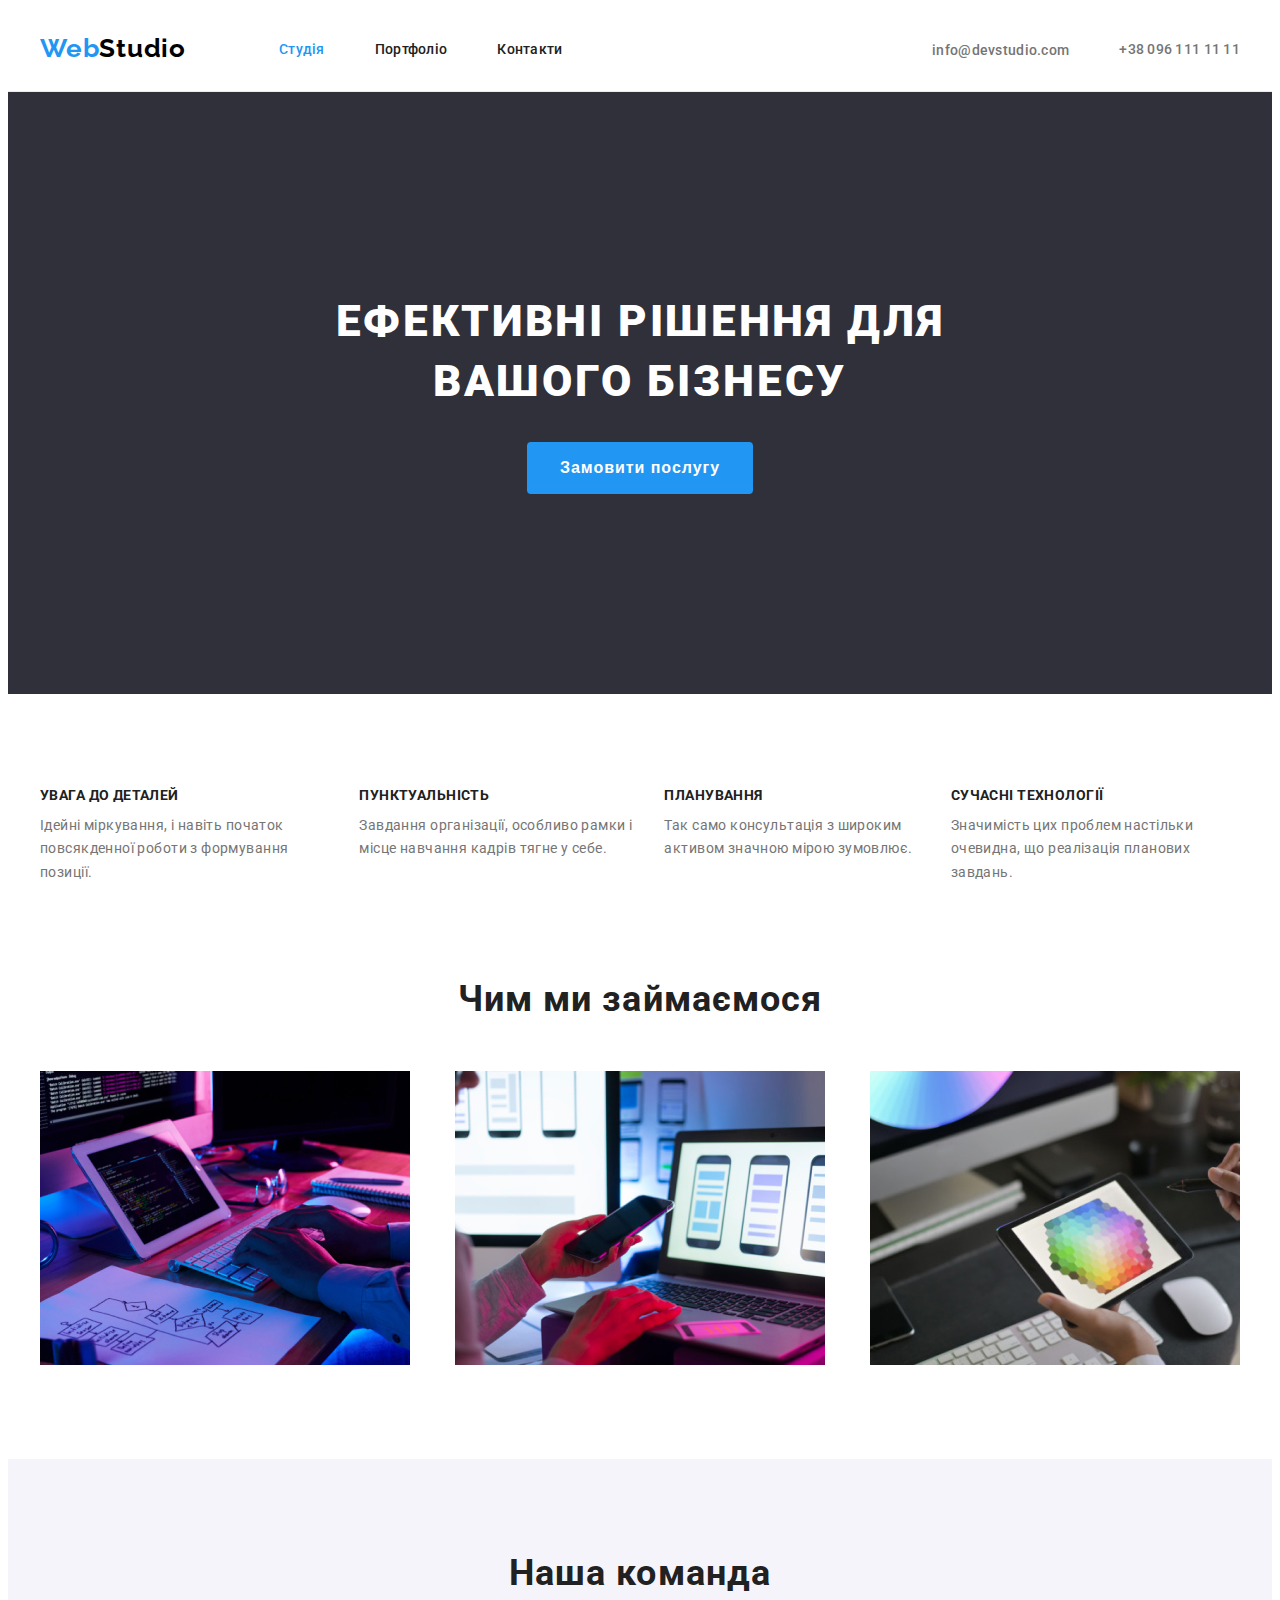
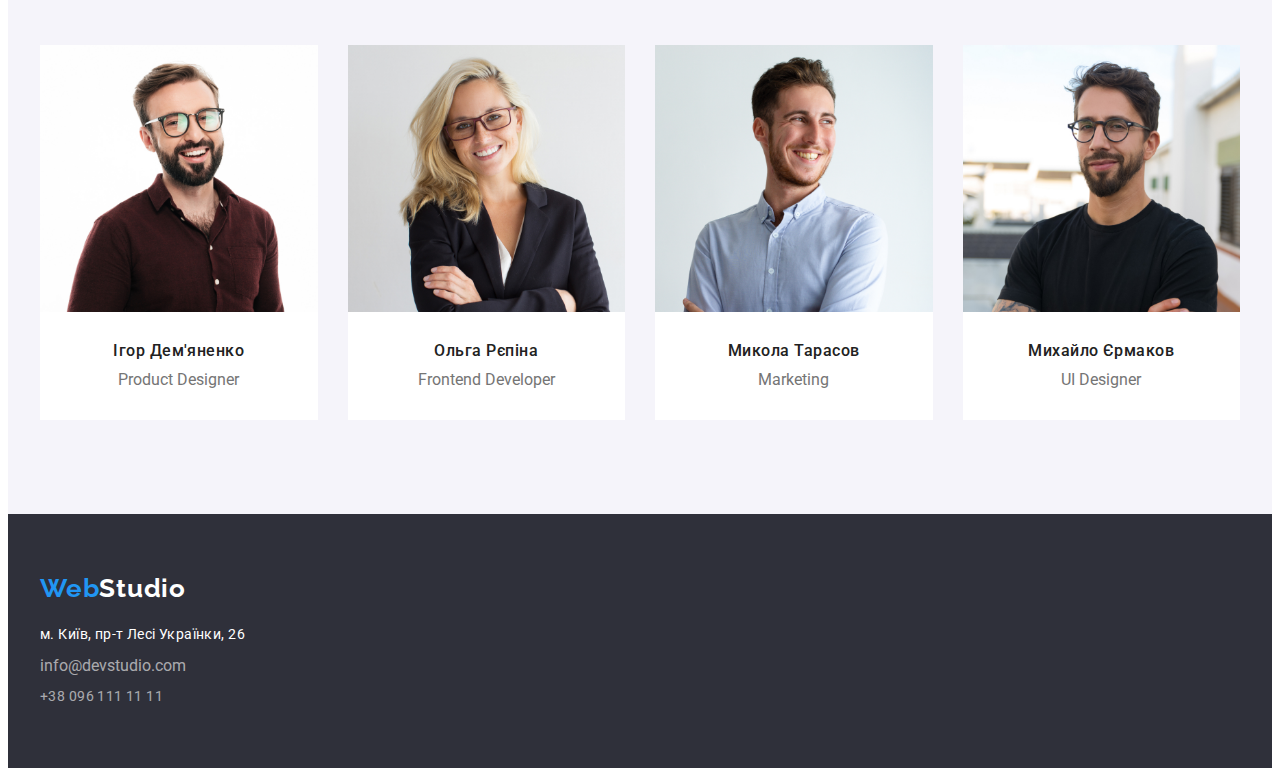
==== index.html @ 3983dc77 "додавання файлів з 3-го дз" ====
<!DOCTYPE html>
<html lang="uk">
<head>
    <meta charset="UTF-8" />
    <meta http-equiv="X-UA-Compatible" content="IE=edge" />
    <meta name="viewport" content="width=device-width, initial-scale=1.0" />
    <title>WebStudio</title>
    <link rel="preconnect" href="https://fonts.googleapis.com">
    <link rel="preconnect" href="https://fonts.gstatic.com" crossorigin>
    <link href="https://fonts.googleapis.com/css2?family=Raleway:wght@700&family=Roboto:wght@400;500;700;900&display=swap" 
    rel="stylesheet">
    <link rel="stylesheet" href="./сss/styles.css">
</head>
<body style="body">
    <header class="header">
        <div class="container main-nav">
            <nav class="header-nav">
                <a href="/" class="logo">Web<span class="title">Studio</span>
                </a>
                <ul class="site list">
                    <li class="item"><a class="link current" href="/">Студія</a></li>
                    <li class="item"><a class="link" href="./portfolio.html">Портфоліо</a></li>
                    <li class="item"><a class="link" href="/">Контакти</a></li>
                </ul>
            </nav>
            <ul class="site-auth list">
                <li class="item"><a class="link" href="mailto:info@devstudio.com">info@devstudio.com</a></li>
                <li><a class="link-item" href="tel:+380961111111">+38 096 111 11 11</a></li>
            </ul>
        </div>
    </header>
        <main>
            <section class="section">
                <div class="container">
                    <h1 class="section-title">Ефективні рішення для вашого бізнесу</h1>
                    <button class="button" type="button">Замовити послугу</button>
                </div>
            </section>
            <section class="list strong">
                <div class="container">
                    <h2 class="visually-hidden">Переваги</h2>
                    <ul class="list-items list">
                        <li class="items">
                            <h3 class="quote">Увага до деталей</h3>
                            <p class="text">Ідейні міркування, і навіть початок повсякденної роботи з формування позиції.</p>
                        </li>
                        <li class="items">
                            <h3 class="quote">Пунктуальність</h3>
                            <p class="text">Завдання організації, особливо рамки і місце навчання кадрів тягне у себе.</p>
                        </li>
                        <li class="items">
                            <h3 class="quote">Планування</h3>
                            <p class="text">Так само консультація з широким активом значною мірою зумовлює.</p>
                        </li>
                        <li class="items">
                            <h3 class="quote">Сучасні технології</h3>
                            <p class="text">Значимість цих проблем настільки очевидна, що реалізація планових завдань.</p>
                        </li>
                    </ul>
                </div>
            </section>
            <section class="desc">
                <div class="container">
                    <h2 class="desc-one">Чим ми займаємося</h2>
                    <ul class="desc-list list">
                        <li class="foto"><img src="./images/img.jpg" alt="Кодинг" width="370"></li>
                        <li class="foto"><img src="./images/img(1).jpg" alt="Мобільна версія" width="370"></li>
                        <li class="foto"><img src="./images/img(2).jpg" alt="Графічний дизайн" width="370"></li>
                    </ul>
                </div>
            </section>
            <section class="team">
                <div class="container">
                    <h2 class="team-caption">Наша команда</h2>
                    <ul class="team-item list">
                        <li class="card">
                            <img src="./images/img(3).jpg" alt="Ігор Дем'яненко" width="270">
                            <div class="professionals">
                                <h3 class="excerpt">Ігор Дем'яненко</h3>
                                <p class="subject">Product Designer</p>
                            </div>
                        </li>
                        <li class="card">
                            <img src="./images/img(4).jpg" alt="Ольга Рєпіна" width="270">
                            <div class="professionals">
                                <h3 class="excerpt">Ольга Рєпіна</h3>
                                <p class="subject">Frontend Developer</p>
                            </div>
                        </li>
                        <li class="card">
                            <img src="./images/img(5).jpg" alt="Микола Тарасов" width="270">
                            <div class="professionals">
                                <h3 class="excerpt">Микола Тарасов</h3>
                                <p class="subject">Marketing</p>
                            </div>
                        </li>
                        <li class="card">
                            <img src="./images/img(6).jpg" alt="Михайло Єрмаков" width="270">
                            <div class="professionals">
                                <h3 class="excerpt">Михайло Єрмаков</h3>
                                <p class="subject">UI Designer</p>
                            </div>
                        </li>
                    </ul>
                </div>
            </section>
        </main>
    <footer class="footer">
        <div class="container">
            <a href="/" class="logo">Web<span class="title">Studio</span></a>
            <address class="address">
                <ul class="address-list decoration list">
                    <li><a class="link" href="https://goo.gl/maps/6XQhRdbRvdG7q7pF7">м. Київ, пр-т Лесі Українки, 26</a></li>
                    <li><a class="mail" href="mailto:info@devstudio.com">info@devstudio.com</a></li>
                    <li><a class="tel" href="tel:+380961111111">+38 096 111 11 11</a></li>
                </ul>
            </address>
        </div>
    </footer>
</body>
</html>
---- сss/styles.css ----
/* цвет основного текста черный #212121 */

/* цвет вторичного текста белый #757575 */

/* акцент голубой #2196F3; */

/* фон кнопки голубий #2196F3*/

:root {
    --main-color: #212121;
    --second-color: #757575;
    --button-text-color: #ffffff;
    --accent-color: #2196F3;
    --logo-main-color: rgba(33, 150, 243, 1);
    --logo-second-coolor: rgba(0, 0, 0, 1);
    --logo-last-color: rgba(255, 255, 255, 1);
    --logo-accent-color: #2196F3;
    --section-background-color: #2F303A;
    --address-contact-color: rgba(255, 255, 255, 0.6);
}

body {
    font-family: 'Roboto', sans-serif;
    color: var(--main-color);
}

.container {
    margin-left: auto;
    margin-right: auto;
    width: 1200px;
    padding-left: 15px;
    padding-right: 15px;

    /* outline: 2px solid gray; */
}

.logo .title {
    color: var(--logo-second-coolor);
}

.header-nav {
    align-items: center;
}

.header-nav .logo {
    padding-top: 24px;
    padding-bottom: 25px;
}

.header-nav .logo {
    font-family: 'Raleway';
    font-weight: 700;
    font-size: 26px;
    line-height: 1.14;
    letter-spacing: 0.03em;

    color: var(--logo-main-color);
}

.header-nav .logo {
    text-decoration: none;
}

.list {
    list-style: none;
}

/* верхній список посилань */

.main-nav {
    display: flex;
    align-items: center;
}

.header {
    border-bottom: 1px solid rgba(236, 236, 236, 1);
}

.header-nav {
    display: flex;
    align-items: center;
}

.site .link:hover,
.site .link:focus {
    color: var(--accent-color);
}

/* .site li {
    outline: 1px solid red;
} */

.site {
    margin: 0;
    margin-left: 93px;
    padding-left: 0;
    display: flex;

    font-weight: 500;
        font-size: 14px;
        line-height: 1.14;
        letter-spacing: 0.02em;
}

.item {
    display: block;
    margin-right: 50px;
    padding-top: 32px;
    padding-bottom: 32px;
} 

.item:last-child {
    margin-right: 0;
}

.site .link {
    color: var(--main-color);
}

/* для сторінки Портфоліо .site .link */
.site .link {
    color: var(--main-color);
}
/* .site .link */

.site .link.current {
    color: var(--accent-color);
}

.site .link {
    text-decoration: none;
}

/* .site-auth li {
    outline: 2px solid red;
} */

.site-auth {
    margin: 0;
    padding-left: 0;
    display: flex;
    margin-left: auto;
    align-items: center;
}

.site-auth .link-main {
    display: block;
    padding-top: 32px;
    padding-bottom: 32px;
    margin-right: 50px;
}

.site-auth .link {
    text-decoration: none;
}

.site-auth .link-item {
    display: block;
    padding-top: 32px;
    padding-bottom: 32px;
}

.site-auth .link-item {
    text-decoration: none;
}

.site-auth .link-item:hover,
.site-auth .link-item:focus {
    color: var(--accent-color);
}

.site-auth .link:hover,
.site-auth .link:focus {
    color: var(--accent-color);
}

.site-auth .link {
    font-weight: 500;
    font-size: 14px;
    line-height: 1.14;
    letter-spacing: 0.02em;

    color: var(--second-color);
}

.site-auth .link-item {
    font-weight: 500;
    font-size: 14px;
    line-height: 1.14;
    letter-spacing: 0.02em;

    color: var(--second-color);
}

/* секція ефективні рішення */

.section-title {
    width: 696px;
    margin: 0;
    margin-left: auto;
    margin-right: auto;
    margin-bottom: 30px;
    text-transform: uppercase;

    font-weight: 900;
    font-size: 44px;
    line-height: 1.36;
    color: #FFFFFF;
    letter-spacing: 0.06em;
}

.section {
    padding-top: 200px;
    padding-bottom: 200px;
    text-align: center;
    background-color: var(--section-background-color);
}

/* кнопка "Замовити послугу"*/

.button:hover,
.button:focus {
    background-color: #188CE8;
}

.button {
    border-radius: 4px;
    border: 1px solid transparent;
    padding: 10px 32px;
    
    color: var(--button-text-color);
    background-color: var(--logo-main-color);
}

.button {
    cursor: pointer;
}

.button {
    font-weight: 700;
    font-size: 16px;
    line-height: 1.87;
    align-items: center;
    text-align: center;
    letter-spacing: 0.06em;
}

/* секія переваги */
.strong {
    padding-top: 94px;
    padding-bottom: 94px;
}

.list-items {
    margin: 0;
    padding-left: 0;
    display: flex;
}

.items {
    margin-right: 30px;
}

.items:last-child {
    margin-right: 0;
}

/* .list-items li {
    outline: 2px solid red;
} */

/* outline: 1px solid red; */

.list-items .quote {
    margin-top: 0;
    margin-bottom: 10px;

    font-weight: 700;
    font-size: 14px;
    line-height: 1.14;
    letter-spacing: 0.03em;
    text-transform: uppercase;
}

.list-items .text {
    margin-top: 0;
    margin-bottom: 0;

    color: var(--second-color);

    font-weight: 400;
    font-size: 14px;
    line-height: 1.71;
    letter-spacing: 0.03em;
}

/* секція чим ми займаємося */

.desc {
    padding-bottom: 94px;
}

.desc-one {
    margin: 0;
    margin-bottom: 50px;

    font-weight: 700;
    font-size: 36px;
    line-height: 1.16;
    text-align: center;
    letter-spacing: 0.03em;
}

.desc-list {
    display: flex;
    justify-content:space-between;
}

img {
    display:block;
    width: 100%;
    height: auto;
}

.desc-list {
    padding-left: 0;
    margin-bottom: 0;
    margin-top: 0;
}

/* секція наша команда */

.team {
    padding-top: 94px;
    padding-bottom: 94px;
    background-color: #F5F4FA;
}

.team-caption {
    margin-top: 0px;
    margin-bottom: 50px;

    font-weight: 700;
    font-size: 36px;
    line-height: 1.16;
    text-align: center;
    letter-spacing: 0.03em;
}

.team-item {
    display: flex;
    padding-left: 0;
    padding-right: 0;
    margin-top: 0;
    margin-bottom: 0;
}

.professionals {
    padding-top: 30px;
    padding-bottom: 30px;
}

.excerpt {
    margin: 0;
    margin-bottom: 10px;
}

.card {
    background-color: #ffffff;
}

.card {
    margin-right: 30px;
}

.card:last-child {
    margin-right: 0;
}

.team-item .excerpt {
    font-weight: 500;
    font-size: 16px;
    line-height: 1.18;
    letter-spacing: 0.03em;
    text-align: center;
}

.subject {
    margin: 0;

    font-weight: 400;
    font-size: 16px;
    line-height: 1.18;
    text-align: center;

    color: var(--second-color);
}

/* секція контакти */

.footer {
    padding-top: 60px;
    padding-bottom: 60px;
    background-color: var(--section-background-color);
}

.decoration {
    padding-left: 0;
}

.footer .logo {
    display: block;
    margin-bottom: 20px;

    font-family: 'Raleway';
    font-style: normal;
    font-weight: 700;
    font-size: 26px;
    line-height: 1.19;
    letter-spacing: 0.03em;

    color: var(--logo-main-color);
}

.footer .logo {
    text-decoration: none;
}

.footer .logo .title {
    color: var(--logo-last-color);
}

.address-list {
    display: block;
    margin-top: 0;
    margin-bottom: 0;
}

.address-list .link:hover,
.address-list .link:focus {
    color: var(--accent-color);
}

.address-list .mail:hover,
.address-list .mail:focus {
    color: var(--accent-color);
}

.address-list .tel:hover,
.address-list .tel:focus {
    color: var(--accent-color);
}

.footer .link {
    display: block;
    margin-bottom: 9px;

    font-style: normal;
    font-weight: 400;
    font-size: 14px;
    line-height: 1.71;
    letter-spacing: 0.03em;
    color: #FFFFFF;
}

.mail {
    text-decoration: none;
}

.mail {
    display: block;
    margin-bottom: 9px;
    color: var(--address-contact-color);
    
    font-style: normal;
}

.tel {
    font-style: normal;
    color: var(--address-contact-color);

    font-weight: 400;
    font-size: 14px;
    line-height: 24px;
    letter-spacing: 0.03em;
}

.tel {
    text-decoration: none;
}

/* сторінка ПОРТФОЛІО*/

/* список кнопок */

.filter {
    padding-top: 94px;
    padding-bottom: 94px;
}

.list {
    list-style: none;
}

.visually-hidden {
    position: absolute;
    width: 1px;
    height: 1px;
    margin: -1px;
    border: 0;
    padding: 0;
    white-space: nowrap;
    clip-path: inset(100%);
    clip: rect(0 0 0 0);
    overflow: hidden;
}

.hero-button {
    display: flex;
    margin-top: 0;
    margin-bottom: 50px;
    padding-left: 0;
    justify-content: center;
}

.hero-button .btn {
    border-radius: 4px;
    border: 1px solid transparent;
}

.hero-button .btn.current {
    color: var(--button-text-color);
    background-color: var(--accent-color);
}

.hero-button .btn:hover,
.hero-button .btn:focus {
    color: var(--button-text-color);
    background-color: #188CE8;
}

.hero-button .btn {
    cursor: pointer;
}

.hero-button .btn {
    display: inline-flex;
    margin: 0;
    padding: 6px 22px;
    justify-content: center;

    font-family: inherit;
    font-weight: 500;
    font-size: 16px;
    line-height: 1.62;
    letter-spacing: 0.03em;

    color: var(--main-color);
}

.filters {
    margin-right: 8px;
}

.filters:last-child {
    margin-right: 0;
}

/* список карток */

.card-second {
    display: flex;
    margin-top: 0;
    margin-right: 0;
    margin-bottom: 0;
    padding-left: 0;
    flex-wrap: wrap;
}

.after-cards {
    padding: 20px 24px;
    border-left: 1px solid rgba(238, 238, 238, 1);
    border-bottom: 1px solid rgba(238, 238, 238, 1);
    border-right: 1px solid rgba(238, 238, 238, 1);
}

.cards {
    margin-right: 30px;
    margin-bottom: 30px;
}

.cards:nth-child(3n) {
    margin-right: 0;
}

.link {
    text-decoration: none;
}

.heading {
    margin: 0;
    margin-bottom: 4px;

    font-weight: 700;
    font-size: 18px;
    line-height: 2;
    letter-spacing: 0.06em;

    color: var(--main-color);
}

.tagline{
    margin: 0;

    font-weight: 400;
    font-size: 16px;
    line-height: 1.87;
    letter-spacing: 0.03em;
    
    color: var(--second-color);
}

.footer .logo {
    font-family: 'Raleway';
    font-weight: 700;
    font-size: 26px;
    line-height: 1.14;
    letter-spacing: 0.03em;
    
    color: var(--logo-main-color);
}

.footer .logo .title {
    color: var(--logo-last-color);
}
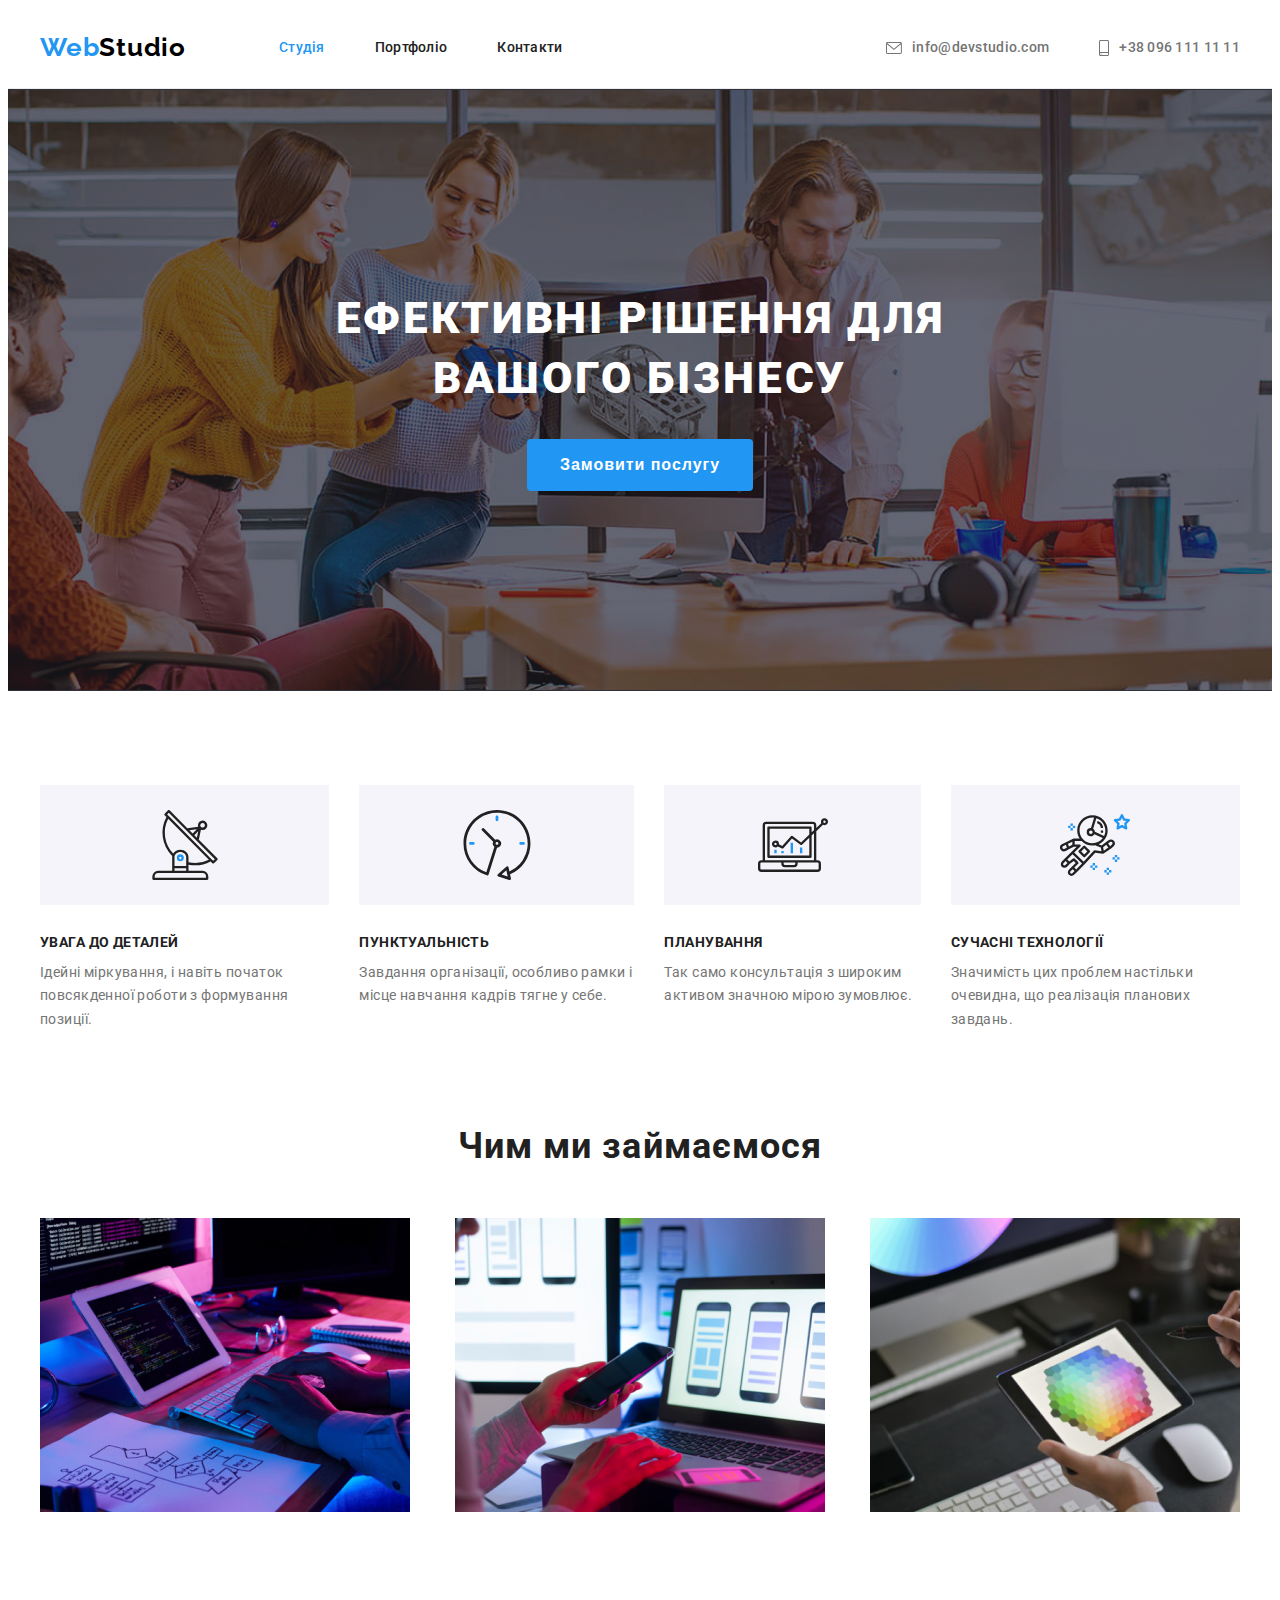
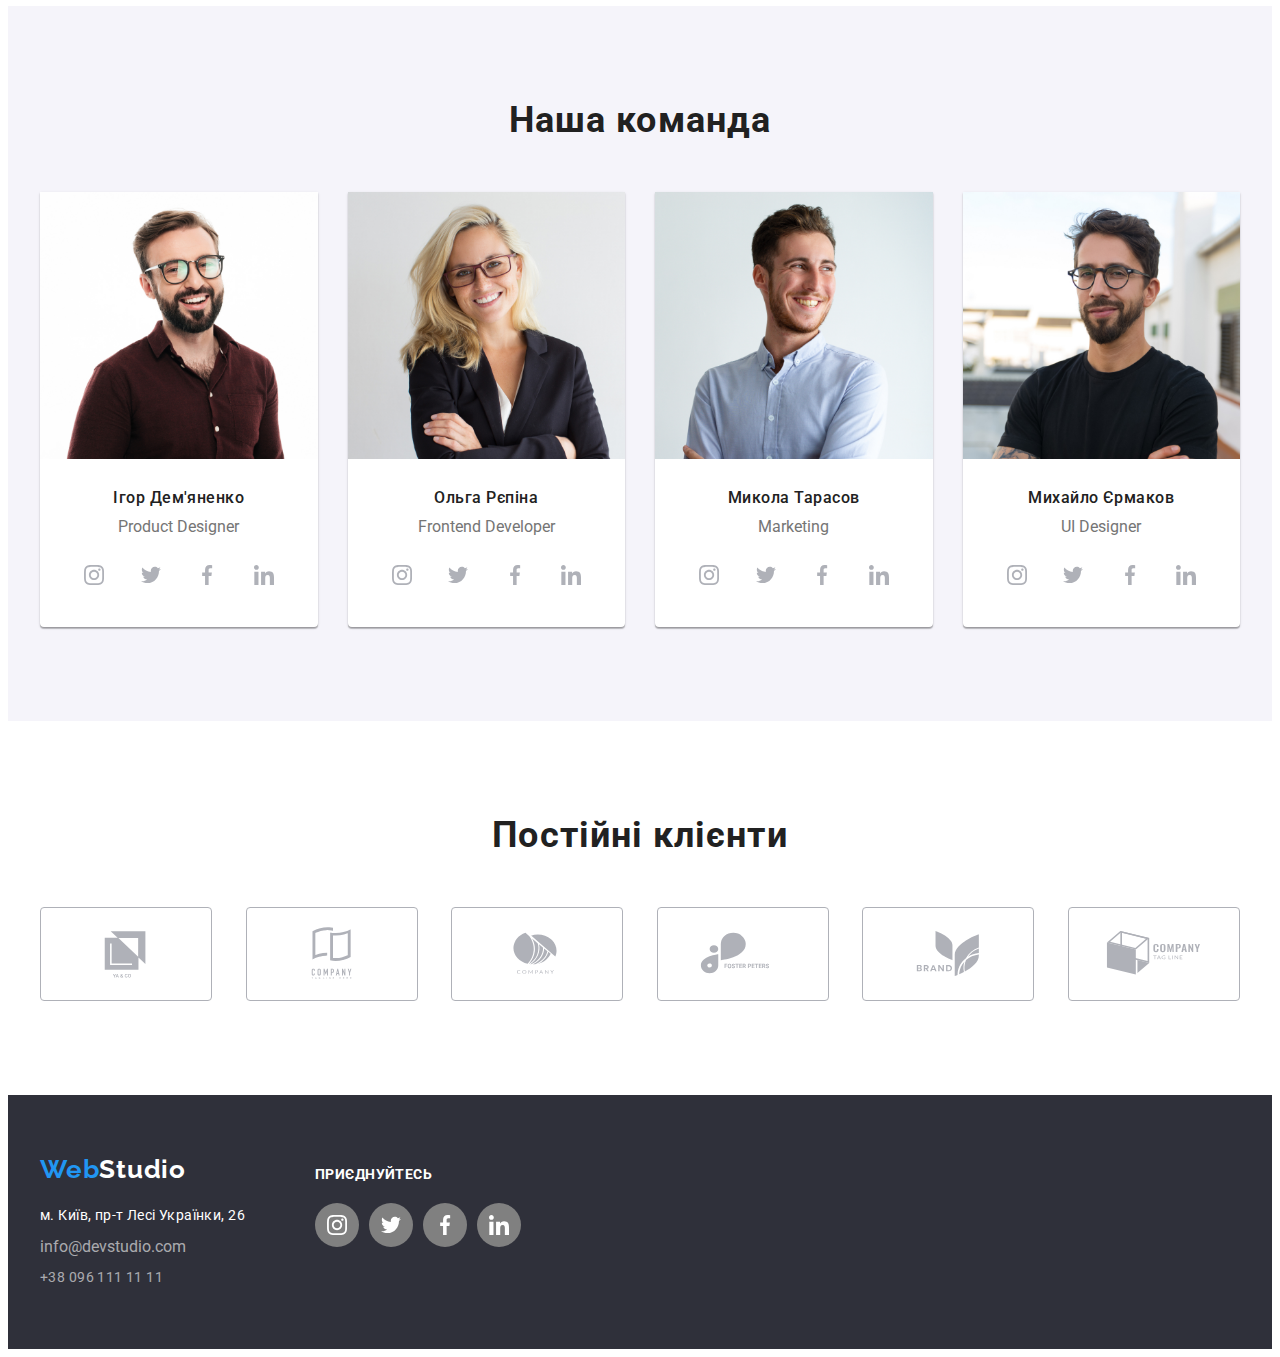
==== commit 984ba110: "додавання бордера карткам" ====
--- a/index.html
+++ b/index.html
@@ -24,13 +24,27 @@
                 </ul>
             </nav>
             <ul class="site-auth list">
-                <li class="item"><a class="link" href="mailto:info@devstudio.com">info@devstudio.com</a></li>
-                <li><a class="link-item" href="tel:+380961111111">+38 096 111 11 11</a></li>
+                <li class="item">
+                    <a class="link main-contact mail-icon" href="mailto:info@devstudio.com">
+                        <svg class="link-icon" width="16" height="12">
+                            <use href="./images/icons.svg/symbol-defs.svg#icon-envelope"></use>
+                        </svg>
+                        info@devstudio.com
+                    </a>
+                </li>
+                <li class="item">
+                    <a class="link-item tel-icon" href="tel:+380961111111">
+                        <svg class="link-icon" width="10" height="16">
+                            <use href="./images/icons.svg/symbol-defs.svg#icon-smartphone"></use>
+                        </svg>
+                        +38 096 111 11 11
+                    </a>
+                </li>
             </ul>
         </div>
     </header>
         <main>
-            <section class="section">
+            <section class="section overlay">
                 <div class="container">
                     <h1 class="section-title">Ефективні рішення для вашого бізнесу</h1>
                     <button class="button" type="button">Замовити послугу</button>
@@ -40,19 +54,19 @@
                 <div class="container">
                     <h2 class="visually-hidden">Переваги</h2>
                     <ul class="list-items list">
-                        <li class="items">
+                        <li class="items icon-antenna">
                             <h3 class="quote">Увага до деталей</h3>
                             <p class="text">Ідейні міркування, і навіть початок повсякденної роботи з формування позиції.</p>
                         </li>
-                        <li class="items">
+                        <li class="items icon-clock">
                             <h3 class="quote">Пунктуальність</h3>
                             <p class="text">Завдання організації, особливо рамки і місце навчання кадрів тягне у себе.</p>
                         </li>
-                        <li class="items">
+                        <li class="items icon-diagram">
                             <h3 class="quote">Планування</h3>
                             <p class="text">Так само консультація з широким активом значною мірою зумовлює.</p>
                         </li>
-                        <li class="items">
+                        <li class="items icon-astronaut">
                             <h3 class="quote">Сучасні технології</h3>
                             <p class="text">Значимість цих проблем настільки очевидна, що реалізація планових завдань.</p>
                         </li>
@@ -79,6 +93,38 @@
                                 <h3 class="excerpt">Ігор Дем'яненко</h3>
                                 <p class="subject">Product Designer</p>
                             </div>
+                            <div>
+                                <ul class="thumb list">
+                                    <li class="element">
+                                        <a href="" class="elements">
+                                            <svg class="social-icon" width="20" height="20">
+                                                <use href="./images/icons.svg/symbol-defs.svg#icon-instagram"></use>
+                                            </svg>
+                                        </a>
+                                    </li>
+                                    <li class="element">
+                                        <a href="" class="elements">
+                                            <svg class="social-icon" width="20" height="20">
+                                                <use href="./images/icons.svg/symbol-defs.svg#icon-twitter"></use>
+                                            </svg>
+                                        </a>
+                                    </li>
+                                    <li class="element">
+                                        <a href="" class="elements">
+                                            <svg class="social-icon" width="20" height="20">
+                                                <use href="./images/icons.svg/symbol-defs.svg#icon-facebook"></use>
+                                            </svg>
+                                        </a>
+                                    </li>
+                                    <li class="element">
+                                        <a href="" class="elements">
+                                            <svg class="social-icon" width="20" height="20">
+                                                <use href="./images/icons.svg/symbol-defs.svg#icon-linkedin"></use>
+                                            </svg>
+                                        </a>
+                                    </li>
+                                </ul>
+                            </div>
                         </li>
                         <li class="card">
                             <img src="./images/img(4).jpg" alt="Ольга Рєпіна" width="270">
@@ -86,6 +132,36 @@
                                 <h3 class="excerpt">Ольга Рєпіна</h3>
                                 <p class="subject">Frontend Developer</p>
                             </div>
+                            <ul class="thumb list">
+                                <li class="element">
+                                    <a href="" class="elements">
+                                        <svg class="social-icon" width="20" height="20">
+                                            <use href="./images/icons.svg/symbol-defs.svg#icon-instagram"></use>
+                                        </svg>
+                                    </a>
+                                </li>
+                                <li class="element">
+                                    <a href="" class="elements">
+                                        <svg class="social-icon" width="20" height="20">
+                                            <use href="./images/icons.svg/symbol-defs.svg#icon-twitter"></use>
+                                        </svg>
+                                    </a>
+                                </li>
+                                <li class="element">
+                                    <a href="" class="elements">
+                                        <svg class="social-icon" width="20" height="20">
+                                            <use href="./images/icons.svg/symbol-defs.svg#icon-facebook"></use>
+                                        </svg>
+                                    </a>
+                                </li>
+                                <li class="element">
+                                    <a href="" class="elements">
+                                        <svg class="social-icon" width="20" height="20">
+                                            <use href="./images/icons.svg/symbol-defs.svg#icon-linkedin"></use>
+                                        </svg>
+                                    </a>
+                                </li>
+                            </ul>
                         </li>
                         <li class="card">
                             <img src="./images/img(5).jpg" alt="Микола Тарасов" width="270">
@@ -93,6 +169,36 @@
                                 <h3 class="excerpt">Микола Тарасов</h3>
                                 <p class="subject">Marketing</p>
                             </div>
+                            <ul class="thumb list">
+                                <li class="element">
+                                    <a href="" class="elements">
+                                        <svg class="social-icon" width="20" height="20">
+                                            <use href="./images/icons.svg/symbol-defs.svg#icon-instagram"></use>
+                                        </svg>
+                                    </a>
+                                </li>
+                                <li class="element">
+                                    <a href="" class="elements">
+                                        <svg class="social-icon" width="20" height="20">
+                                            <use href="./images/icons.svg/symbol-defs.svg#icon-twitter"></use>
+                                        </svg>
+                                    </a>
+                                </li>
+                                <li class="element">
+                                    <a href="" class="elements">
+                                        <svg class="social-icon" width="20" height="20">
+                                            <use href="./images/icons.svg/symbol-defs.svg#icon-facebook"></use>
+                                        </svg>
+                                    </a>
+                                </li>
+                                <li class="element">
+                                    <a href="" class="elements">
+                                        <svg class="social-icon" width="20" height="20">
+                                            <use href="./images/icons.svg/symbol-defs.svg#icon-linkedin"></use>
+                                        </svg>
+                                    </a>
+                                </li>
+                            </ul>
                         </li>
                         <li class="card">
                             <img src="./images/img(6).jpg" alt="Михайло Єрмаков" width="270">
@@ -100,6 +206,85 @@
                                 <h3 class="excerpt">Михайло Єрмаков</h3>
                                 <p class="subject">UI Designer</p>
                             </div>
+                            <ul class="thumb list">
+                                <li class="element">
+                                    <a href="" class="elements">
+                                        <svg class="social-icon" width="20" height="20">
+                                            <use href="./images/icons.svg/symbol-defs.svg#icon-instagram"></use>
+                                        </svg>
+                                    </a>
+                                </li>
+                                <li class="element">
+                                    <a href="" class="elements">
+                                        <svg class="social-icon" width="20" height="20">
+                                            <use href="./images/icons.svg/symbol-defs.svg#icon-twitter"></use>
+                                        </svg>
+                                    </a>
+                                </li>
+                                <li class="element">
+                                    <a href="" class="elements">
+                                        <svg class="social-icon" width="20" height="20">
+                                            <use href="./images/icons.svg/symbol-defs.svg#icon-facebook"></use>
+                                        </svg>
+                                    </a>
+                                </li>
+                                <li class="element">
+                                    <a href="" class="elements">
+                                        <svg class="social-icon" width="20" height="20">
+                                            <use href="./images/icons.svg/symbol-defs.svg#icon-linkedin"></use>
+                                        </svg>
+                                    </a>
+                                </li>
+                            </ul>
+                        </li>
+                    </ul>
+                </div>
+            </section>
+            <section class="pre-clients">
+                <div class="container">
+                    <h2 class="clients">Постійні клієнти</h2>
+                    <ul class="clients-icon">
+                        <li class="clients-after">
+                            <a href="" class="main-company">
+                                <svg class="company" width="106" height="60">
+                                    <use href="./images/icons.svg/symbol-defs.svg#icon-Logo-1"></use>
+                                </svg>
+                            </a>
+                        </li>
+                        <li class="clients-after">
+                            <a href="" class="main-company">
+                                <svg class="company" width="106" height="60">
+                                    <use href="./images/icons.svg/symbol-defs.svg#icon-Logo-2"></use>
+                                </svg>
+                            </a>
+                        </li>
+                        <li class="clients-after">
+                            <a href="" class="main-company">
+                                <svg class="company" width="106" height="60">
+                                    <use href="./images/icons.svg/symbol-defs.svg#icon-Logo-3"></use>
+                                </svg>
+                            </a>
+                        </li>
+                        <li class="clients-after">
+                            <a href="" class="main-company">
+                                <svg class="company" width="106" height="60">
+                                    <use href="./images/icons.svg/symbol-defs.svg#icon-Logo-6-1"></use>
+                                </svg>
+                            </a>
+                        </li>
+                        <li class="clients-after">
+                            <a href="" class="main-company">
+                                <svg class="company" width="106" height="60">
+                                    <use href="./images/icons.svg/symbol-defs.svg#icon-Logo-4"></use>
+                                </svg>
+                            </a>
+                        </li>
+                        <li class="clients-after">
+                            <a href="" class="main-company">
+                                <svg class="company" width="106" height="60">
+                                    <use href="./images/icons.svg/symbol-defs.svg#icon-Logo-5"></use>
+                                </svg>
+                            </a>
                         </li>
                     </ul>
                 </div>
@@ -107,14 +292,55 @@
         </main>
     <footer class="footer">
         <div class="container">
-            <a href="/" class="logo">Web<span class="title">Studio</span></a>
-            <address class="address">
-                <ul class="address-list decoration list">
-                    <li><a class="link" href="https://goo.gl/maps/6XQhRdbRvdG7q7pF7">м. Київ, пр-т Лесі Українки, 26</a></li>
-                    <li><a class="mail" href="mailto:info@devstudio.com">info@devstudio.com</a></li>
-                    <li><a class="tel" href="tel:+380961111111">+38 096 111 11 11</a></li>
-                </ul>
-            </address>
+            <ul class="contacts">
+                <li class="contacts-address">
+                    <div>
+                        <a href="/" class="logo">Web<span class="title">Studio</span></a>
+                        <address class="address">
+                            <ul class="address-list decoration list">
+                                <li><a class="link" href="https://goo.gl/maps/6XQhRdbRvdG7q7pF7">м. Київ, пр-т Лесі Українки, 26</a></li>
+                                <li><a class="mail" href="mailto:info@devstudio.com">info@devstudio.com</a></li>
+                                <li><a class="tel" href="tel:+380961111111">+38 096 111 11 11</a></li>
+                            </ul>
+                        </address>
+                    </div>
+                </li>
+                <li>
+                    <div>
+                        <p class="slogan">приєднуйтесь</p>
+                        <ul class="lists">
+                            <li class="networks">
+                                <a href="" class="instagram">
+                                    <svg class="icons-link" width="20" height="20">
+                                        <use href="./images/icons.svg/symbol-defs.svg#icon-instagram1"></use>
+                                    </svg>
+                                </a>
+                            </li>
+                            <li class="networks">
+                                <a href="" class="instagram">
+                                    <svg class="icons-link" width="20" height="20">
+                                        <use href="./images/icons.svg/symbol-defs.svg#icon-twitter1"></use>
+                                    </svg>
+                                </a>
+                            </li>
+                            <li class="networks">
+                                <a href="" class="instagram">
+                                    <svg class="icons-link" width="20" height="20">
+                                        <use href="./images/icons.svg/symbol-defs.svg#icon-facebook1"></use>
+                                    </svg>
+                                </a>
+                            </li>
+                            <li class="networks">
+                                <a href="" class="instagram">
+                                    <svg class="icons-link" width="20" height="20">
+                                        <use href="./images/icons.svg/symbol-defs.svg#icon-linkedin1"></use>
+                                    </svg>
+                                </a>
+                            </li>
+                        </ul>
+                    </div>
+                </li>
+            </ul>
         </div>
     </footer>
 </body>
--- a/сss/styles.css
+++ b/сss/styles.css
@@ -1,10 +1,7 @@
 
 /* цвет основного текста черный #212121 */
-
 /* цвет вторичного текста белый #757575 */
-
 /* акцент голубой #2196F3; */
-
 /* фон кнопки голубий #2196F3*/
 
 :root {
@@ -63,6 +60,7 @@
 }
 
 .list {
+    display: flex;
     list-style: none;
 }
 
@@ -98,9 +96,9 @@
     display: flex;
 
     font-weight: 500;
-        font-size: 14px;
-        line-height: 1.14;
-        letter-spacing: 0.02em;
+    font-size: 14px;
+    line-height: 1.14;
+    letter-spacing: 0.02em;
 }
 
 .item {
@@ -114,6 +112,21 @@
     margin-right: 0;
 }
 
+.main-contact {
+    display: flex;
+    align-items: center;
+}
+
+.thumbs {
+    margin-right: 10px;
+}
+
+.main-border:hover {
+    box-shadow: 0px 1px 3px rgba(0, 0, 0, 0.12), 
+    0px 1px 1px rgba(0, 0, 0, 0.14), 
+    0px 2px 1px rgba(0, 0, 0, 0.2);
+}
+
 .site .link {
     color: var(--main-color);
 }
@@ -136,6 +149,8 @@
     outline: 2px solid red;
 } */
 
+/* іконкі */
+
 .site-auth {
     margin: 0;
     padding-left: 0;
@@ -144,21 +159,12 @@
     align-items: center;
 }
 
-.site-auth .link-main {
-    display: block;
-    padding-top: 32px;
-    padding-bottom: 32px;
-    margin-right: 50px;
-}
-
 .site-auth .link {
     text-decoration: none;
 }
 
 .site-auth .link-item {
     display: block;
-    padding-top: 32px;
-    padding-bottom: 32px;
 }
 
 .site-auth .link-item {
@@ -185,12 +191,20 @@
 }
 
 .site-auth .link-item {
+    display: flex;
+    align-items: center;
+    
     font-weight: 500;
     font-size: 14px;
     line-height: 1.14;
     letter-spacing: 0.02em;
 
     color: var(--second-color);
+}
+
+.site-auth .link-icon {
+    fill: currentColor;
+    margin-right: 10px;
 }
 
 /* секція ефективні рішення */
@@ -215,6 +229,20 @@
     padding-bottom: 200px;
     text-align: center;
     background-color: var(--section-background-color);
+    background-image: linear-gradient(
+        rgba(47, 48, 58, 0.4), 
+        rgba(47, 48, 58, 0.4)
+        ), 
+        url("../images/Img\(1\).png");
+}
+
+.overlay {
+    max-width: 1600px;
+    margin-left: auto;
+    margin-right: auto;
+    background-repeat: no-repeat;
+    background-position: center;
+    position: inherit;
 }
 
 /* кнопка "Замовити послугу"*/
@@ -266,11 +294,32 @@
     margin-right: 0;
 }
 
-/* .list-items li {
-    outline: 2px solid red;
-} */
-
-/* outline: 1px solid red; */
+.items::before {
+    display: block;
+    content: '';
+    height: 120px;
+    background-repeat: no-repeat;
+    background-position: center;
+    background-color: #F5F4FA;
+    /* outline: 1px solid black; */
+    margin-bottom: 30px;
+}
+
+.icon-antenna::before {
+    background-image: url("../images/icons.svg/antenna.svg");
+}
+
+.icon-clock::before {
+    background-image: url("../images/icons.svg/clock.svg");
+}
+
+.icon-diagram::before {
+    background-image: url("../images/icons.svg/diagram.svg");
+}
+
+.icon-astronaut::before {
+    background-image: url("../images/icons.svg/astronaut.svg");
+}
 
 .list-items .quote {
     margin-top: 0;
@@ -357,8 +406,8 @@
 }
 
 .professionals {
-    padding-top: 30px;
-    padding-bottom: 30px;
+    margin-top: 30px;
+    margin-bottom: 16px;
 }
 
 .excerpt {
@@ -368,6 +417,10 @@
 
 .card {
     background-color: #ffffff;
+    box-shadow: 0px 1px 3px rgba(0, 0, 0, 0.12), 
+        0px 1px 1px rgba(0, 0, 0, 0.14), 
+        0px 2px 1px rgba(0, 0, 0, 0.2);
+        border-radius: 0px 0px 4px 4px;
 }
 
 .card {
@@ -388,13 +441,100 @@
 
 .subject {
     margin: 0;
-
+    
     font-weight: 400;
     font-size: 16px;
     line-height: 1.18;
     text-align: center;
 
     color: var(--second-color);
+}
+
+/* іконки секції Наша команда */
+
+.card .thumb {
+    display: flex;
+    padding: 0;
+    padding-left: 32px;
+    padding-right: 32px;
+    padding-bottom: 30px;
+    justify-content: space-between
+}
+
+.element {
+    width: 44px;
+    height: 44px;
+    border-radius: 50%;
+}
+
+.element:hover {
+    background-color: var(--accent-color);
+}
+
+.elements {
+    height: 100%;
+    width: 100%;
+    display: flex;
+    align-items: center;
+    justify-content: center;
+}
+
+.social-icon {
+    fill: #AFB1B8;
+}
+
+.elements:hover .social-icon {
+    fill: var(--button-text-color);
+}
+
+/* секція наші клієнти */
+
+.pre-clients {
+    padding-top: 94px;
+    padding-bottom: 94px;
+}
+
+.clients {
+    margin: 0;
+    margin-bottom: 50px;
+}
+
+.clients {
+    font-weight: 700;
+    font-size: 36px;
+    line-height: 1.16;
+    text-align: center;
+    letter-spacing: 0.03em;
+}
+
+.clients-icon {
+    display: flex;
+    list-style: none;
+    margin: 0;
+    padding: 0;
+    justify-content: space-between;
+}
+
+.clients-after {
+    display: flex;
+}
+
+.main-company {
+    display: flex;
+    border: 1px solid #AFB1B8;
+    border-radius: 4px;
+}
+
+.company {
+    display: flex;
+    padding: 16px 32px;
+    fill:#AFB1B8;
+}
+
+.main-company:hover .company
+.main-company:focus .company {
+    border-color: var(--accent-color);
+    color: var(--accent-color);
 }
 
 /* секція контакти */
@@ -490,6 +630,66 @@
     text-decoration: none;
 }
 
+.slogan {
+    display: flex;
+    margin: 0;
+    margin-bottom: 20px;
+    margin-top: 12px;
+
+    font-weight: 700;
+    font-size: 14px;
+    line-height: 1.14;
+    letter-spacing: 0.03em;
+    text-transform: uppercase;
+
+    color: var(--button-text-color);
+}
+
+/* іконкі футера */
+
+.contacts {
+    display: flex;
+    list-style: none;
+    margin: 0;
+    padding: 0;
+}
+
+.lists {
+    display: flex;
+    margin: 0;
+    padding: 0;
+    list-style: none;
+}
+
+.contacts-address {
+    margin-right: 70px;
+}
+
+.networks {
+    width: 44px;
+    height: 44px;
+    border-radius: 50%;;
+    background-color: gray;
+    margin-right: 10px;
+    
+}
+
+.networks:last-child {
+    margin-right: 0;
+}
+
+.networks:hover {
+    background-color: var(--accent-color);
+}
+
+.instagram {
+    height: 100%;
+    width: 100%;
+    display: flex;
+    align-items: center;
+    justify-content: center;
+}
+
 /* сторінка ПОРТФОЛІО*/
 
 /* список кнопок */
@@ -502,6 +702,8 @@
 .list {
     list-style: none;
 }
+
+/* visually-hidden */
 
 .visually-hidden {
     position: absolute;
@@ -515,6 +717,7 @@
     clip: rect(0 0 0 0);
     overflow: hidden;
 }
+/* visually-hidden */
 
 .hero-button {
     display: flex;
@@ -594,6 +797,12 @@
     margin-right: 0;
 }
 
+.border:hover {
+    box-shadow: 0px 1px 1px rgba(0, 0, 0, 0.12),
+        0px 4px 4px rgba(0, 0, 0, 0.06),
+        1px 4px 6px rgba(0, 0, 0, 0.16);
+}
+
 .link {
     text-decoration: none;
 }
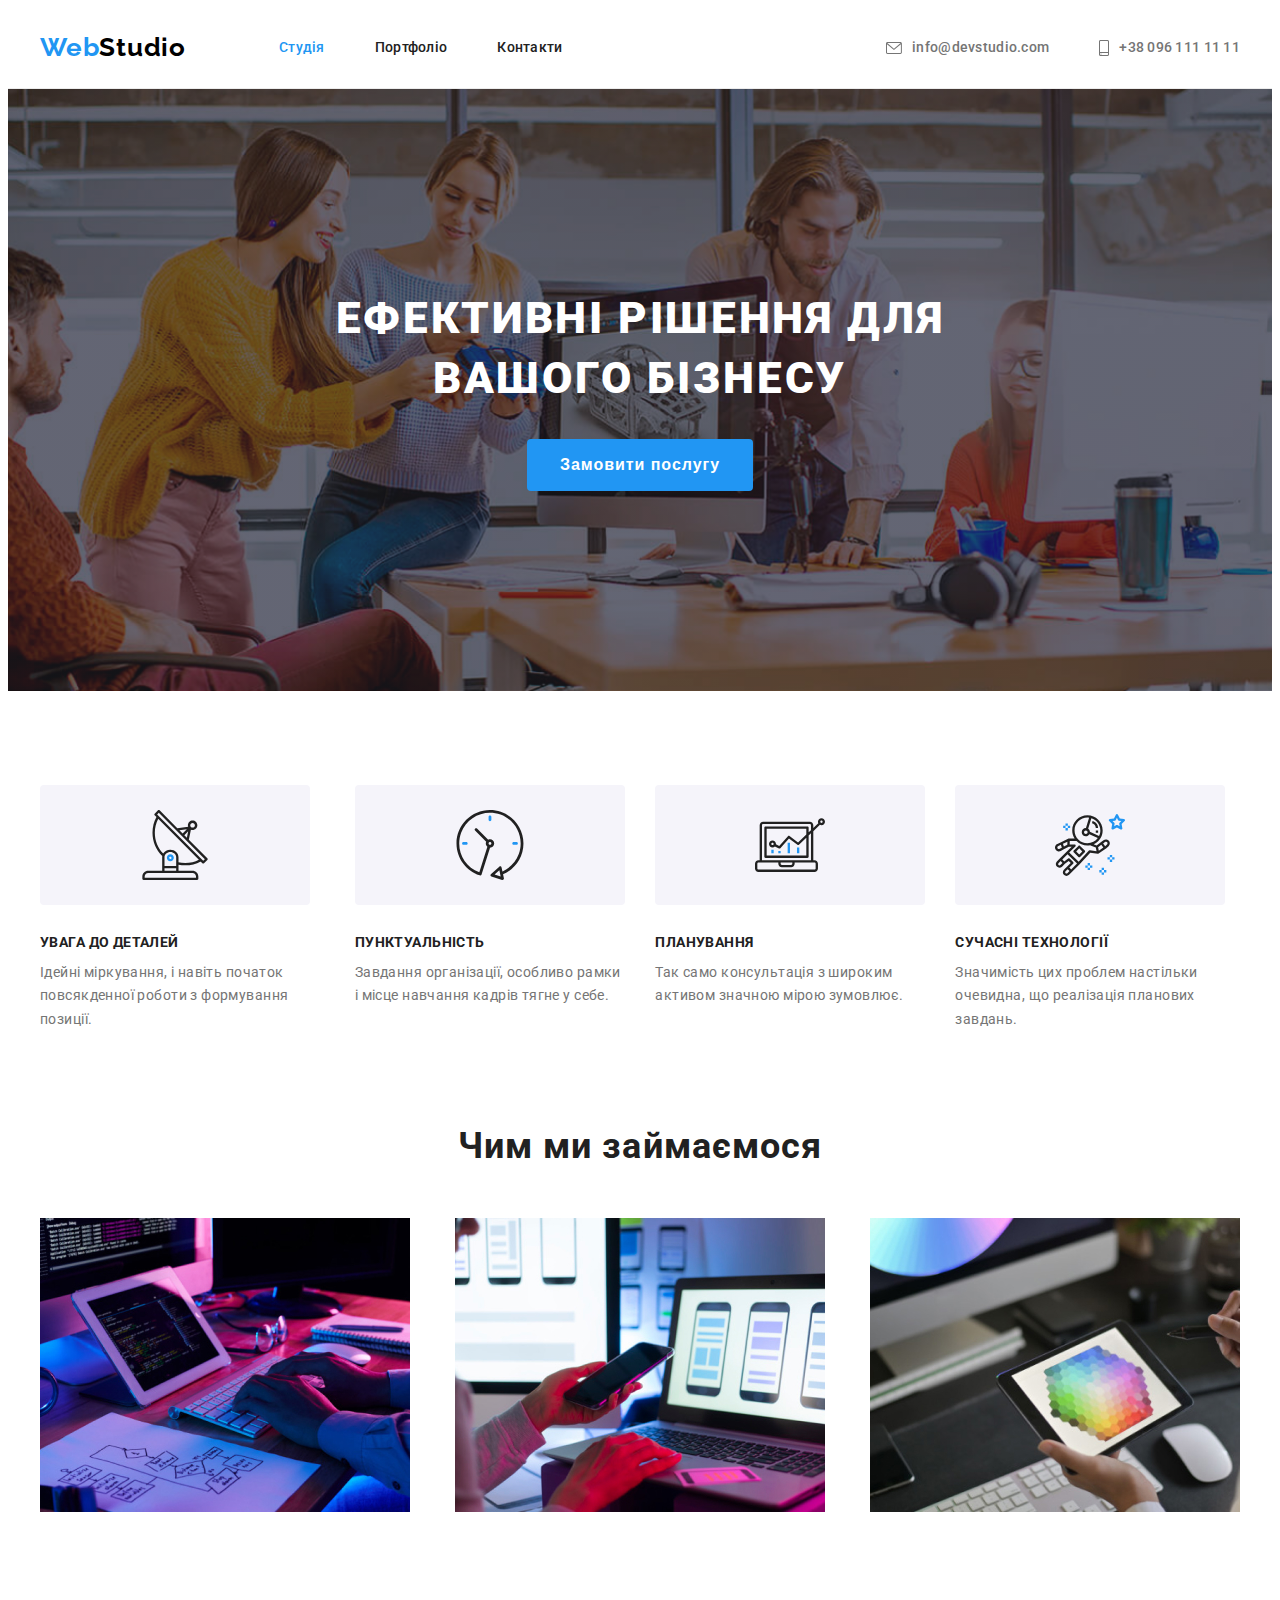
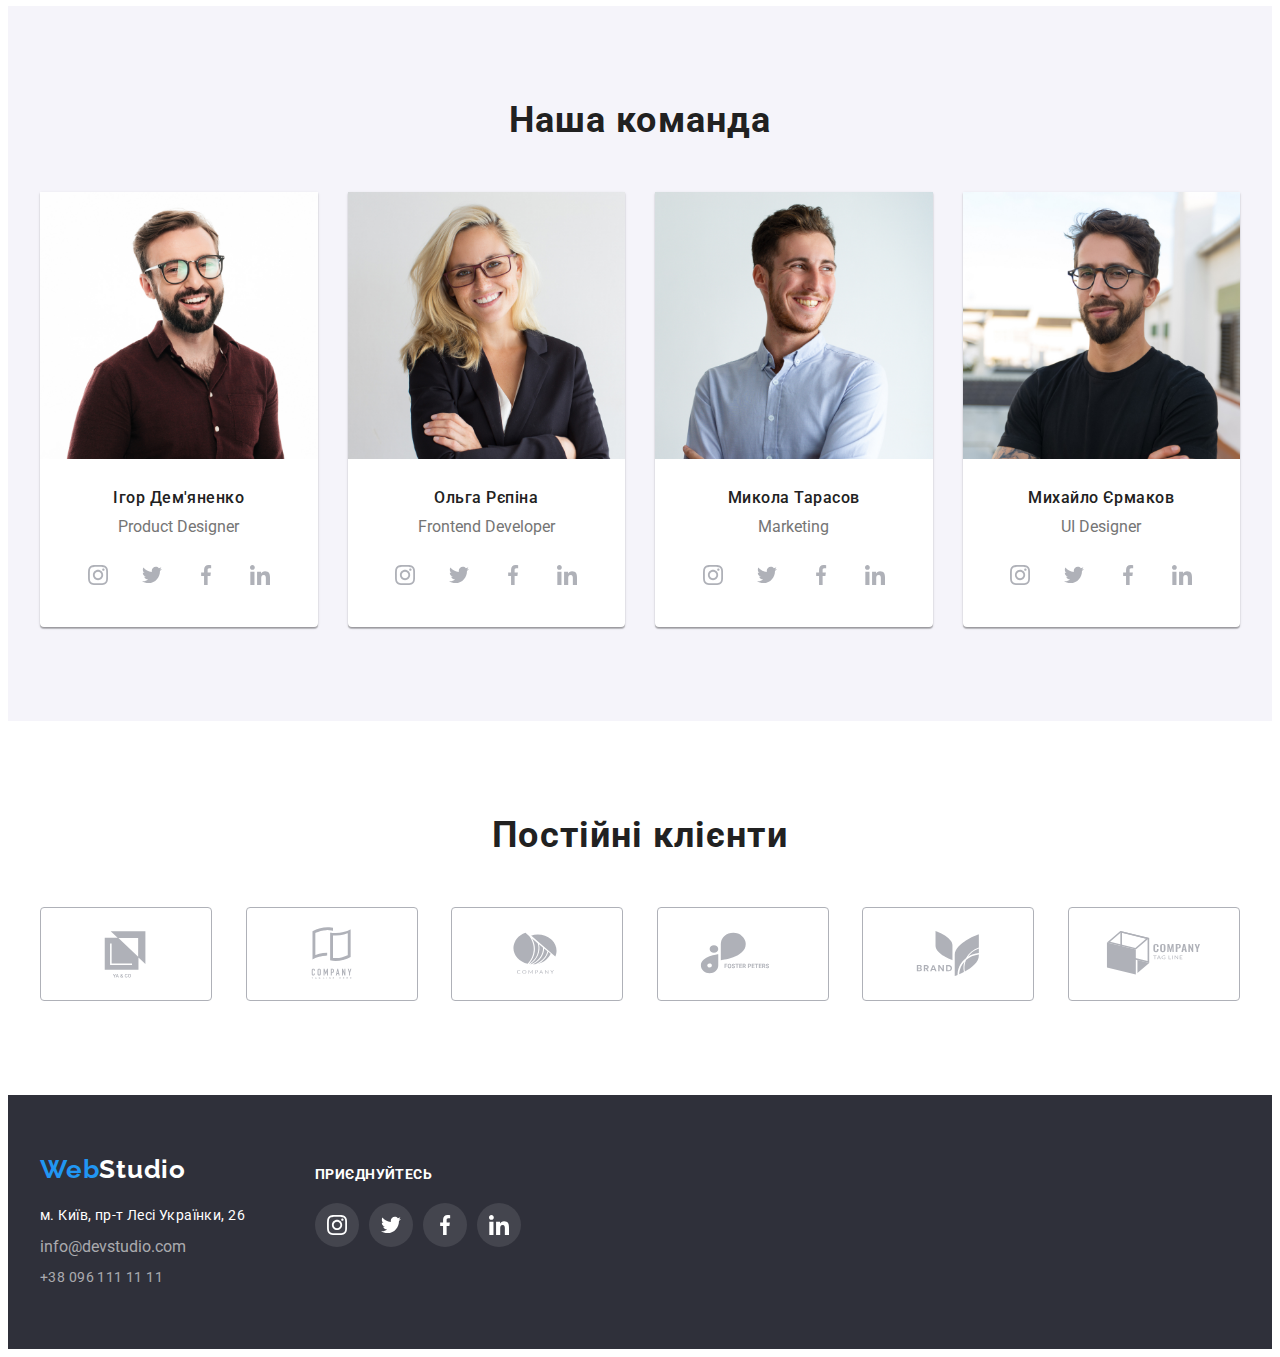
==== commit d82d2165: "редагування" ====
--- a/index.html
+++ b/index.html
@@ -54,19 +54,39 @@
                 <div class="container">
                     <h2 class="visually-hidden">Переваги</h2>
                     <ul class="list-items list">
-                        <li class="items icon-antenna">
+                        <li class="items">
+                            <div class="main-antenna">
+                                <svg class="antenna" width="70" height="70">
+                                    <use href="./images/icons.svg/symbol-defs.svg#icon-antenna"></use>
+                                </svg>
+                            </div>
                             <h3 class="quote">Увага до деталей</h3>
                             <p class="text">Ідейні міркування, і навіть початок повсякденної роботи з формування позиції.</p>
                         </li>
-                        <li class="items icon-clock">
+                        <li class="items">
+                            <div class="main-antenna">
+                                <svg class="antenna" width="70" height="70">
+                                    <use href="./images/icons.svg/symbol-defs.svg#icon-clock"></use>
+                                </svg>
+                            </div>
                             <h3 class="quote">Пунктуальність</h3>
                             <p class="text">Завдання організації, особливо рамки і місце навчання кадрів тягне у себе.</p>
                         </li>
-                        <li class="items icon-diagram">
+                        <li class="items">
+                            <div class="main-antenna">
+                                <svg class="antenna" width="70" height="70">
+                                    <use href="./images/icons.svg/symbol-defs.svg#icon-diagram"></use>
+                                </svg>
+                            </div>
                             <h3 class="quote">Планування</h3>
                             <p class="text">Так само консультація з широким активом значною мірою зумовлює.</p>
                         </li>
-                        <li class="items icon-astronaut">
+                        <li class="items">
+                            <div class="main-antenna">
+                                <svg class="antenna" width="70" height="70">
+                                    <use href="./images/icons.svg/symbol-defs.svg#icon-astronaut"></use>
+                                </svg>
+                            </div>
                             <h3 class="quote">Сучасні технології</h3>
                             <p class="text">Значимість цих проблем настільки очевидна, що реалізація планових завдань.</p>
                         </li>
@@ -243,104 +263,110 @@
             <section class="pre-clients">
                 <div class="container">
                     <h2 class="clients">Постійні клієнти</h2>
-                    <ul class="clients-icon">
-                        <li class="clients-after">
-                            <a href="" class="main-company">
-                                <svg class="company" width="106" height="60">
-                                    <use href="./images/icons.svg/symbol-defs.svg#icon-Logo-1"></use>
-                                </svg>
-                            </a>
-                        </li>
-                        <li class="clients-after">
-                            <a href="" class="main-company">
-                                <svg class="company" width="106" height="60">
-                                    <use href="./images/icons.svg/symbol-defs.svg#icon-Logo-2"></use>
-                                </svg>
-                            </a>
-                        </li>
-                        <li class="clients-after">
-                            <a href="" class="main-company">
-                                <svg class="company" width="106" height="60">
-                                    <use href="./images/icons.svg/symbol-defs.svg#icon-Logo-3"></use>
-                                </svg>
-                            </a>
-                        </li>
-                        <li class="clients-after">
-                            <a href="" class="main-company">
-                                <svg class="company" width="106" height="60">
-                                    <use href="./images/icons.svg/symbol-defs.svg#icon-Logo-6-1"></use>
-                                </svg>
-                            </a>
-                        </li>
-                        <li class="clients-after">
-                            <a href="" class="main-company">
-                                <svg class="company" width="106" height="60">
-                                    <use href="./images/icons.svg/symbol-defs.svg#icon-Logo-4"></use>
-                                </svg>
-                            </a>
-                        </li>
-                        <li class="clients-after">
-                            <a href="" class="main-company">
-                                <svg class="company" width="106" height="60">
-                                    <use href="./images/icons.svg/symbol-defs.svg#icon-Logo-5"></use>
-                                </svg>
-                            </a>
+                    <ul class="logo-company">
+                        <li class="pre-company">
+                            <div>
+                                <a href="" class="main-company">
+                                    <svg class="company" width="106" height="60">
+                                        <use href="./images/icons.svg/symbol-defs.svg#icon-Logo1"></use>
+                                    </svg>
+                                </a>
+                            </div>
+                        </li>
+                        <li class="pre-company">
+                            <div>
+                                <a href="" class="main-company">
+                                    <svg class="company" width="106" height="60">
+                                        <use href="./images/icons.svg/symbol-defs.svg#icon-Logo2"></use>
+                                    </svg>
+                                </a>
+                            </div>
+                        </li>
+                        <li class="pre-company">
+                            <div>
+                                <a href="" class="main-company">
+                                    <svg class="company" width="106" height="60">
+                                        <use href="./images/icons.svg/symbol-defs.svg#icon-Logo3"></use>
+                                    </svg>
+                                </a>
+                            </div>
+                        </li>
+                        <li class="pre-company">
+                            <div>
+                                <a href="" class="main-company">
+                                    <svg class="company" width="106" height="60">
+                                        <use href="./images/icons.svg/symbol-defs.svg#icon-Logo4"></use>
+                                    </svg>
+                                </a>
+                            </div>
+                        </li>
+                        <li class="pre-company">
+                            <div>
+                                <a href="" class="main-company">
+                                    <svg class="company" width="106" height="60">
+                                        <use href="./images/icons.svg/symbol-defs.svg#icon-Logo5"></use>
+                                    </svg>
+                                </a>
+                            </div>
+                        </li>
+                        <li class="pre-company">
+                            <div class="">
+                                <a href="" class="main-company">
+                                    <svg class="company" width="106" height="60">
+                                        <use href="./images/icons.svg/symbol-defs.svg#icon-Logo6"></use>
+                                    </svg>
+                                </a>
+                            </div>
                         </li>
                     </ul>
                 </div>
             </section>
         </main>
     <footer class="footer">
-        <div class="container">
-            <ul class="contacts">
-                <li class="contacts-address">
-                    <div>
-                        <a href="/" class="logo">Web<span class="title">Studio</span></a>
-                        <address class="address">
-                            <ul class="address-list decoration list">
-                                <li><a class="link" href="https://goo.gl/maps/6XQhRdbRvdG7q7pF7">м. Київ, пр-т Лесі Українки, 26</a></li>
-                                <li><a class="mail" href="mailto:info@devstudio.com">info@devstudio.com</a></li>
-                                <li><a class="tel" href="tel:+380961111111">+38 096 111 11 11</a></li>
-                            </ul>
-                        </address>
-                    </div>
-                </li>
-                <li>
-                    <div>
-                        <p class="slogan">приєднуйтесь</p>
-                        <ul class="lists">
-                            <li class="networks">
-                                <a href="" class="instagram">
-                                    <svg class="icons-link" width="20" height="20">
-                                        <use href="./images/icons.svg/symbol-defs.svg#icon-instagram1"></use>
-                                    </svg>
-                                </a>
-                            </li>
-                            <li class="networks">
-                                <a href="" class="instagram">
-                                    <svg class="icons-link" width="20" height="20">
-                                        <use href="./images/icons.svg/symbol-defs.svg#icon-twitter1"></use>
-                                    </svg>
-                                </a>
-                            </li>
-                            <li class="networks">
-                                <a href="" class="instagram">
-                                    <svg class="icons-link" width="20" height="20">
-                                        <use href="./images/icons.svg/symbol-defs.svg#icon-facebook1"></use>
-                                    </svg>
-                                </a>
-                            </li>
-                            <li class="networks">
-                                <a href="" class="instagram">
-                                    <svg class="icons-link" width="20" height="20">
-                                        <use href="./images/icons.svg/symbol-defs.svg#icon-linkedin1"></use>
-                                    </svg>
-                                </a>
-                            </li>
-                        </ul>
-                    </div>
-                </li>
-            </ul>
+        <div class="container contacts">
+            <div class="contacts-address">
+                <a href="/" class="logo">Web<span class="title">Studio</span></a>
+                <address class="address">
+                    <ul class="address-list decoration list">
+                        <li><a class="link" href="https://goo.gl/maps/6XQhRdbRvdG7q7pF7">м. Київ, пр-т Лесі Українки, 26</a></li>
+                        <li><a class="mail" href="mailto:info@devstudio.com">info@devstudio.com</a></li>
+                        <li><a class="tel" href="tel:+380961111111">+38 096 111 11 11</a></li>
+                    </ul>
+                </address>
+            </div>
+            <div>
+                <p class="slogan">приєднуйтесь</p>
+                <ul class="lists">
+                    <li class="networks">
+                        <a href="" class="instagram">
+                            <svg class="icons-link" width="20" height="20">
+                                <use href="./images/icons.svg/symbol-defs.svg#icon-instagram1"></use>
+                            </svg>
+                        </a>
+                    </li>
+                    <li class="networks">
+                        <a href="" class="instagram">
+                            <svg class="icons-link" width="20" height="20">
+                                <use href="./images/icons.svg/symbol-defs.svg#icon-twitter1"></use>
+                            </svg>
+                        </a>
+                    </li>
+                    <li class="networks">
+                        <a href="" class="instagram">
+                            <svg class="icons-link" width="20" height="20">
+                                <use href="./images/icons.svg/symbol-defs.svg#icon-facebook1"></use>
+                            </svg>
+                        </a>
+                    </li>
+                    <li class="networks">
+                        <a href="" class="instagram">
+                            <svg class="icons-link" width="20" height="20">
+                                <use href="./images/icons.svg/symbol-defs.svg#icon-linkedin1"></use>
+                            </svg>
+                        </a>
+                    </li>
+                </ul>
+            </div>
         </div>
     </footer>
 </body>
--- a/сss/styles.css
+++ b/сss/styles.css
@@ -243,6 +243,7 @@
     background-repeat: no-repeat;
     background-position: center;
     position: inherit;
+    background-size: cover;
 }
 
 /* кнопка "Замовити послугу"*/
@@ -294,31 +295,22 @@
     margin-right: 0;
 }
 
-.items::before {
-    display: block;
-    content: '';
+.main-antenna {
+    display: flex;
+    width: 270px;
     height: 120px;
-    background-repeat: no-repeat;
-    background-position: center;
+    /* border: 2px solid red; */
     background-color: #F5F4FA;
-    /* outline: 1px solid black; */
+    justify-content: center;
+    border-radius: 4px;
+    margin: 0;
+    margin-right: 0;
     margin-bottom: 30px;
 }
 
-.icon-antenna::before {
-    background-image: url("../images/icons.svg/antenna.svg");
-}
-
-.icon-clock::before {
-    background-image: url("../images/icons.svg/clock.svg");
-}
-
-.icon-diagram::before {
-    background-image: url("../images/icons.svg/diagram.svg");
-}
-
-.icon-astronaut::before {
-    background-image: url("../images/icons.svg/astronaut.svg");
+.antenna {
+    display: flex;
+    height: auto;
 }
 
 .list-items .quote {
@@ -455,10 +447,9 @@
 .card .thumb {
     display: flex;
     padding: 0;
-    padding-left: 32px;
-    padding-right: 32px;
     padding-bottom: 30px;
-    justify-content: space-between
+    justify-content: center;
+    gap: 10px;
 }
 
 .element {
@@ -507,7 +498,7 @@
     letter-spacing: 0.03em;
 }
 
-.clients-icon {
+.logo-company {
     display: flex;
     list-style: none;
     margin: 0;
@@ -515,25 +506,38 @@
     justify-content: space-between;
 }
 
-.clients-after {
-    display: flex;
-}
+/* .pre-company {
+    margin: 0;
+    margin-right: 30px;
+} */
+
+/* .pre-company:last-child {
+    margin-right: 0;
+} */
 
 .main-company {
     display: flex;
+    width: 170px;
+    height: 92px;
+    /* width: colc (100% - 170px / 6); */
     border: 1px solid #AFB1B8;
+    color: rgba(175, 177, 184, 1);
+    justify-content: center;
+    padding: 0;
     border-radius: 4px;
+    /* margin-right: 30px; */
 }
 
 .company {
     display: flex;
-    padding: 16px 32px;
-    fill:#AFB1B8;
-}
-
-.main-company:hover .company
-.main-company:focus .company {
-    border-color: var(--accent-color);
+    height: auto;
+    fill: currentColor
+}
+
+
+.main-company:hover,  
+.main-company:focus {
+    border: 1px solid var(--accent-color);
     color: var(--accent-color);
 }
 
@@ -649,9 +653,10 @@
 
 .contacts {
     display: flex;
-    list-style: none;
-    margin: 0;
-    padding: 0;
+}
+
+.contacts-address {
+    margin-right: 70px;
 }
 
 .lists {
@@ -659,27 +664,25 @@
     margin: 0;
     padding: 0;
     list-style: none;
-}
-
-.contacts-address {
-    margin-right: 70px;
 }
 
 .networks {
     width: 44px;
     height: 44px;
-    border-radius: 50%;;
-    background-color: gray;
+    border-radius: 50%;
     margin-right: 10px;
-    
 }
 
 .networks:last-child {
     margin-right: 0;
 }
 
-.networks:hover {
+.instagram:hover {
     background-color: var(--accent-color);
+}
+
+.icons-link {
+    fill: #FFFFFF;
 }
 
 .instagram {
@@ -688,6 +691,9 @@
     display: flex;
     align-items: center;
     justify-content: center;
+    background-color: rgba(255, 255, 255, 0.1);
+    border-radius: 50%;
+
 }
 
 /* сторінка ПОРТФОЛІО*/
@@ -741,6 +747,9 @@
 .hero-button .btn:focus {
     color: var(--button-text-color);
     background-color: #188CE8;
+    box-shadow: 0px 1px 1px rgba(0, 0, 0, 0.12), 
+        0px 4px 4px rgba(0, 0, 0, 0.06), 
+        1px 4px 6px rgba(0, 0, 0, 0.16);
 }
 
 .hero-button .btn {
@@ -783,21 +792,29 @@
 
 .after-cards {
     padding: 20px 24px;
+}
+
+.cards {
+    margin-right: 30px;
+    margin-bottom: 30px;
+}
+
+.cards:nth-child(3n) {
+    margin-right: 0;
+}
+
+.border {
+    display: block;
+}
+
+.cards .border {
     border-left: 1px solid rgba(238, 238, 238, 1);
     border-bottom: 1px solid rgba(238, 238, 238, 1);
     border-right: 1px solid rgba(238, 238, 238, 1);
 }
 
-.cards {
-    margin-right: 30px;
-    margin-bottom: 30px;
-}
-
-.cards:nth-child(3n) {
-    margin-right: 0;
-}
-
-.border:hover {
+.cards .border:hover,
+.cards .border:focus {
     box-shadow: 0px 1px 1px rgba(0, 0, 0, 0.12),
         0px 4px 4px rgba(0, 0, 0, 0.06),
         1px 4px 6px rgba(0, 0, 0, 0.16);
@@ -807,6 +824,7 @@
     text-decoration: none;
 }
 
+
 .heading {
     margin: 0;
     margin-bottom: 4px;
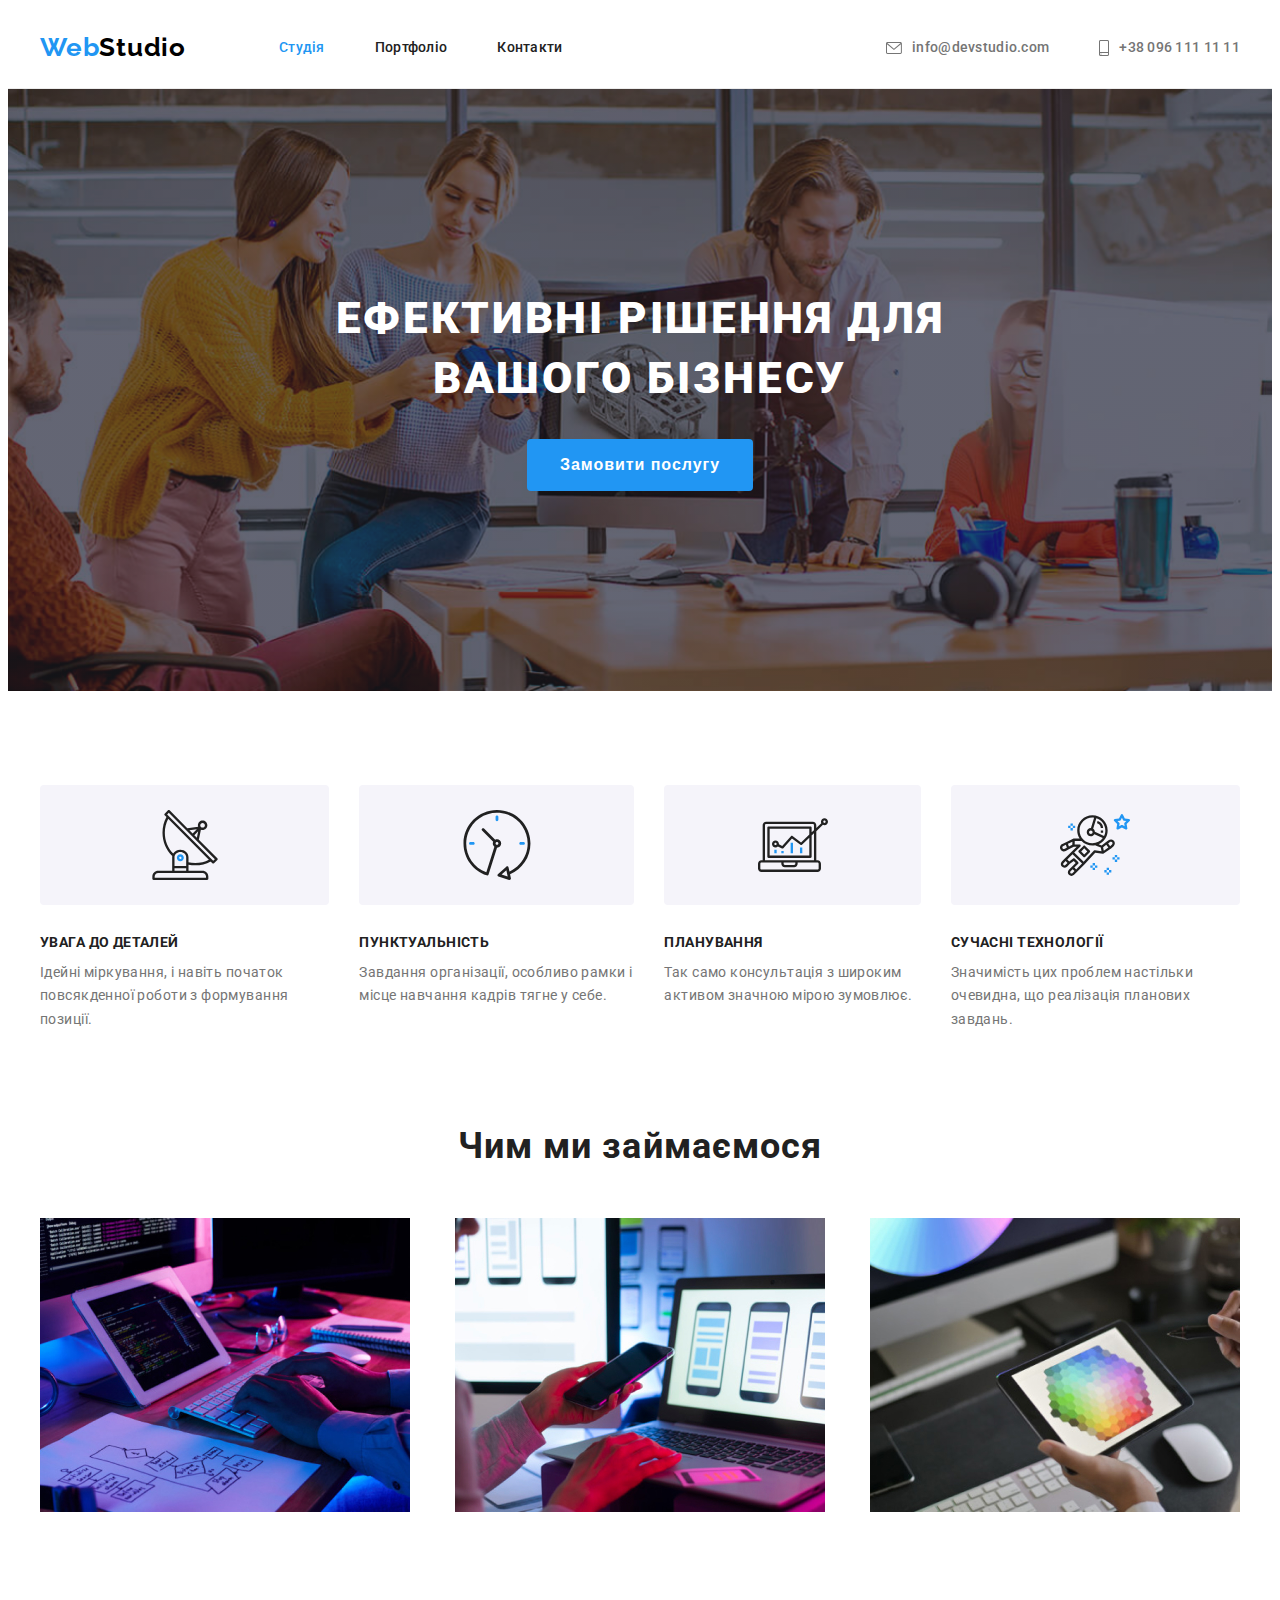
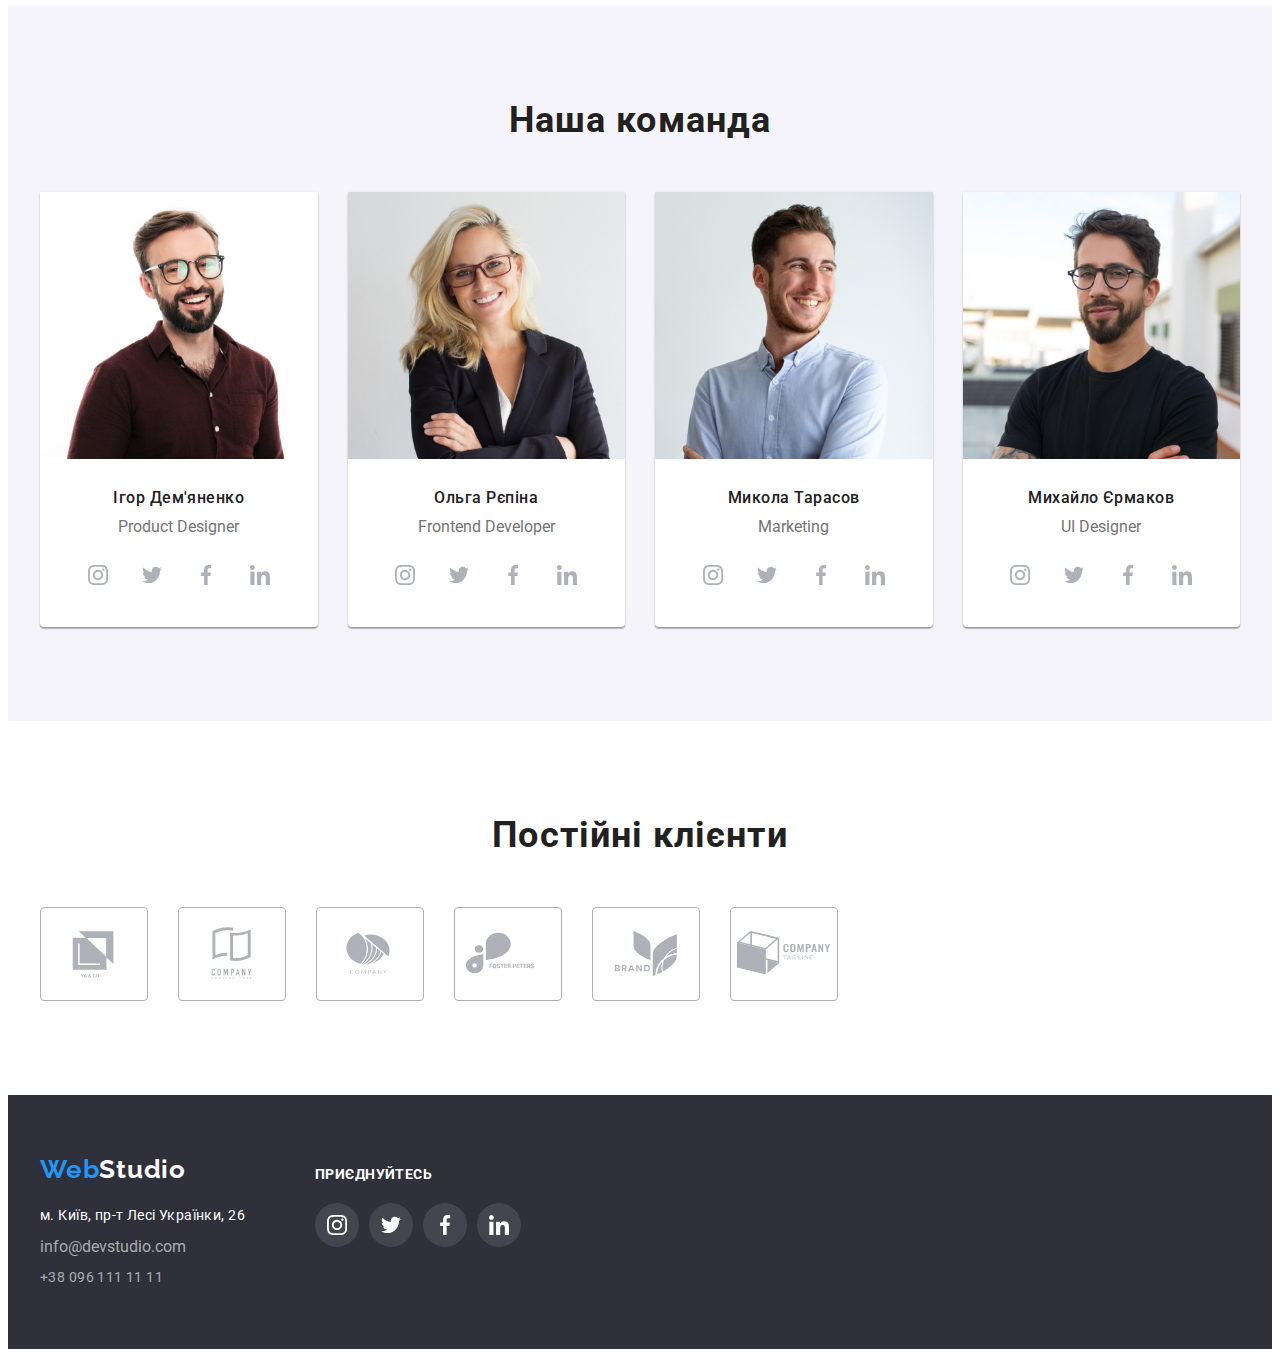
==== commit d7ed0174: "виправлення 3" ====
--- a/index.html
+++ b/index.html
@@ -265,58 +265,46 @@
                     <h2 class="clients">Постійні клієнти</h2>
                     <ul class="logo-company">
                         <li class="pre-company">
-                            <div>
-                                <a href="" class="main-company">
-                                    <svg class="company" width="106" height="60">
-                                        <use href="./images/icons.svg/symbol-defs.svg#icon-Logo1"></use>
-                                    </svg>
-                                </a>
-                            </div>
-                        </li>
-                        <li class="pre-company">
-                            <div>
-                                <a href="" class="main-company">
-                                    <svg class="company" width="106" height="60">
-                                        <use href="./images/icons.svg/symbol-defs.svg#icon-Logo2"></use>
-                                    </svg>
-                                </a>
-                            </div>
-                        </li>
-                        <li class="pre-company">
-                            <div>
-                                <a href="" class="main-company">
-                                    <svg class="company" width="106" height="60">
-                                        <use href="./images/icons.svg/symbol-defs.svg#icon-Logo3"></use>
-                                    </svg>
-                                </a>
-                            </div>
-                        </li>
-                        <li class="pre-company">
-                            <div>
-                                <a href="" class="main-company">
-                                    <svg class="company" width="106" height="60">
-                                        <use href="./images/icons.svg/symbol-defs.svg#icon-Logo4"></use>
-                                    </svg>
-                                </a>
-                            </div>
-                        </li>
-                        <li class="pre-company">
-                            <div>
-                                <a href="" class="main-company">
-                                    <svg class="company" width="106" height="60">
-                                        <use href="./images/icons.svg/symbol-defs.svg#icon-Logo5"></use>
-                                    </svg>
-                                </a>
-                            </div>
-                        </li>
-                        <li class="pre-company">
-                            <div class="">
-                                <a href="" class="main-company">
-                                    <svg class="company" width="106" height="60">
-                                        <use href="./images/icons.svg/symbol-defs.svg#icon-Logo6"></use>
-                                    </svg>
-                                </a>
-                            </div>
+                            <a href="" class="main-company">
+                                <svg class="company" width="106" height="60">
+                                    <use href="./images/icons.svg/symbol-defs.svg#icon-Logo1"></use>
+                                </svg>
+                            </a>
+                        </li>
+                        <li class="pre-company">
+                            <a href="" class="main-company">
+                                <svg class="company" width="106" height="60">
+                                    <use href="./images/icons.svg/symbol-defs.svg#icon-Logo2"></use>
+                                </svg>
+                            </a>
+                        </li>
+                        <li class="pre-company">
+                            <a href="" class="main-company">
+                                <svg class="company" width="106" height="60">
+                                    <use href="./images/icons.svg/symbol-defs.svg#icon-Logo3"></use>
+                                </svg>
+                            </a>
+                        </li>
+                        <li class="pre-company">
+                            <a href="" class="main-company">
+                                <svg class="company" width="106" height="60">
+                                    <use href="./images/icons.svg/symbol-defs.svg#icon-Logo4"></use>
+                                </svg>
+                            </a>
+                        </li>
+                        <li class="pre-company">
+                            <a href="" class="main-company">
+                                <svg class="company" width="106" height="60">
+                                    <use href="./images/icons.svg/symbol-defs.svg#icon-Logo5"></use>
+                                </svg>
+                            </a>
+                        </li>
+                        <li class="pre-company">
+                            <a href="" class="main-company">
+                                <svg class="company" width="106" height="60">
+                                    <use href="./images/icons.svg/symbol-defs.svg#icon-Logo6"></use>
+                                </svg>
+                            </a>
                         </li>
                     </ul>
                 </div>
--- a/сss/styles.css
+++ b/сss/styles.css
@@ -297,14 +297,11 @@
 
 .main-antenna {
     display: flex;
-    width: 270px;
     height: 120px;
     /* border: 2px solid red; */
-    background-color: #F5F4FA;
+    background-color: rgba(245, 244, 250, 1);
     justify-content: center;
     border-radius: 4px;
-    margin: 0;
-    margin-right: 0;
     margin-bottom: 30px;
 }
 
@@ -503,29 +500,21 @@
     list-style: none;
     margin: 0;
     padding: 0;
-    justify-content: space-between;
-}
-
-/* .pre-company {
-    margin: 0;
-    margin-right: 30px;
-} */
-
-/* .pre-company:last-child {
-    margin-right: 0;
-} */
+    gap: 30px;
+}
+
+.pre-company {
+    flex-basis: calc((100%-150px) / 6);
+}
 
 .main-company {
     display: flex;
-    width: 170px;
     height: 92px;
-    /* width: colc (100% - 170px / 6); */
     border: 1px solid #AFB1B8;
     color: rgba(175, 177, 184, 1);
     justify-content: center;
     padding: 0;
     border-radius: 4px;
-    /* margin-right: 30px; */
 }
 
 .company {
@@ -807,7 +796,7 @@
     display: block;
 }
 
-.cards .border {
+.after-cards {
     border-left: 1px solid rgba(238, 238, 238, 1);
     border-bottom: 1px solid rgba(238, 238, 238, 1);
     border-right: 1px solid rgba(238, 238, 238, 1);
